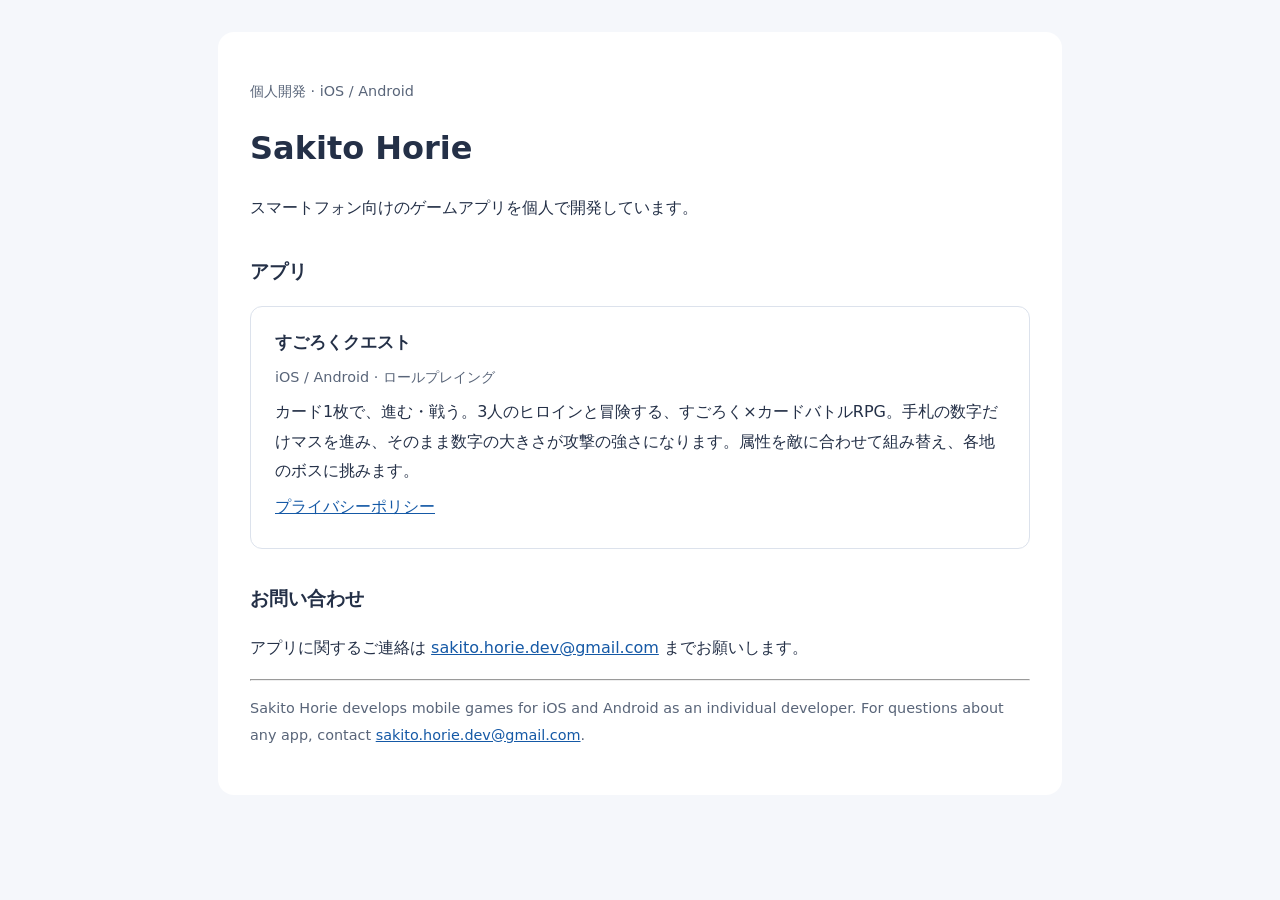
==== index.html @ 8f5b11e1 "feat: 開発者サイトとapp-ads.txtを公開する" ====
<!doctype html>
<html lang="ja">
<head>
  <meta charset="utf-8">
  <meta name="viewport" content="width=device-width, initial-scale=1">
  <meta name="description" content="Sakito Horie が開発するiOS・Androidアプリの一覧。すごろくクエストの紹介、プライバシーポリシー、お問い合わせ先。">
  <title>Sakito Horie</title>
  <style>
    :root { color-scheme: light; font-family: system-ui, -apple-system, "Noto Sans JP", sans-serif; color: #243047; background: #f5f7fb; }
    body { margin: 0; line-height: 1.85; }
    main { max-width: 780px; margin: 32px auto; padding: 32px; background: white; border-radius: 16px; }
    h1 { font-size: clamp(1.5rem, 5vw, 2rem); line-height: 1.4; }
    h2 { margin-top: 2rem; font-size: 1.2rem; }
    a { color: #1559a6; overflow-wrap: anywhere; }
    .meta { color: #596579; font-size: .9rem; }
    li { margin: .4rem 0; }
    .app { margin-top: 1rem; padding: 20px 24px; border: 1px solid #dce2ec; border-radius: 12px; }
    .app h3 { margin: 0 0 .2rem; font-size: 1.05rem; }
    .app p { margin: .4rem 0; }
    @media (max-width: 600px) { main { margin: 0; padding: 24px 20px; border-radius: 0; } }
  </style>
</head>
<body>
<main>
  <p class="meta">個人開発 · iOS / Android</p>
  <h1>Sakito Horie</h1>
  <p>スマートフォン向けのゲームアプリを個人で開発しています。</p>

  <h2>アプリ</h2>
  <div class="app">
    <h3>すごろくクエスト</h3>
    <p class="meta">iOS / Android · ロールプレイング</p>
    <p>カード1枚で、進む・戦う。3人のヒロインと冒険する、すごろく×カードバトルRPG。手札の数字だけマスを進み、そのまま数字の大きさが攻撃の強さになります。属性を敵に合わせて組み替え、各地のボスに挑みます。</p>
    <p><a href="https://sakito1187.github.io/sugoroku-quest-privacy/">プライバシーポリシー</a></p>
  </div>

  <h2>お問い合わせ</h2>
  <p>アプリに関するご連絡は <a href="mailto:sakito.horie.dev@gmail.com">sakito.horie.dev@gmail.com</a> までお願いします。</p>

  <hr>

  <p class="meta" lang="en">Sakito Horie develops mobile games for iOS and Android as an individual developer.
  For questions about any app, contact <a href="mailto:sakito.horie.dev@gmail.com">sakito.horie.dev@gmail.com</a>.</p>
</main>
</body>
</html>
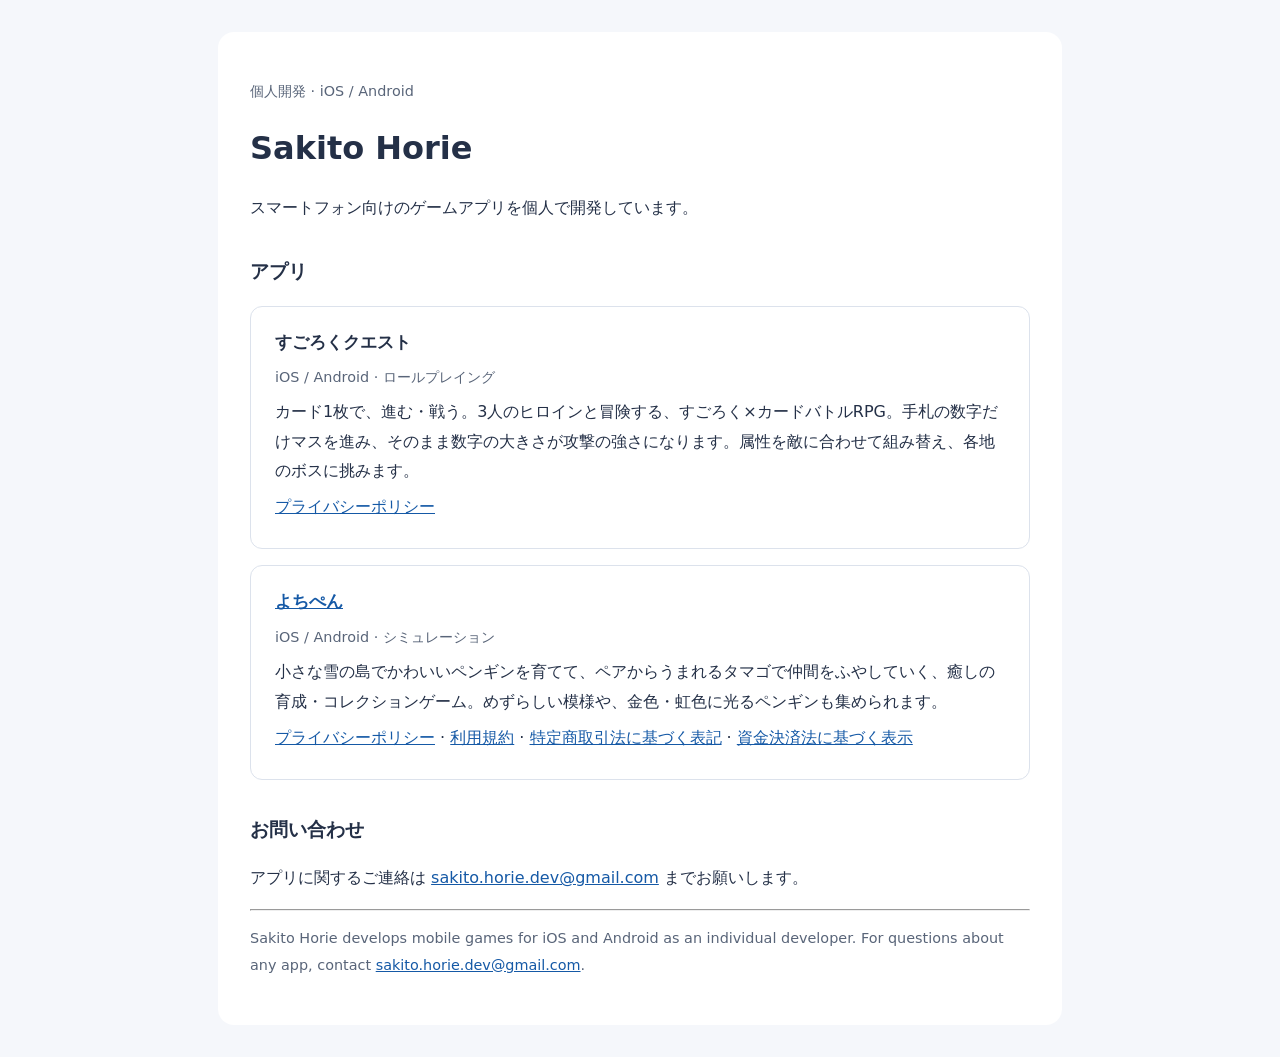
==== commit 471909ff: "feat: よちぺんのページと、プライバシーポリシー・利用規約・特定商取引法・資金決済法のページを足す Claude-Session: https://claude.ai/code/session_0" ====
--- a/index.html
+++ b/index.html
@@ -3,7 +3,7 @@
 <head>
   <meta charset="utf-8">
   <meta name="viewport" content="width=device-width, initial-scale=1">
-  <meta name="description" content="Sakito Horie が開発するiOS・Androidアプリの一覧。すごろくクエストの紹介、プライバシーポリシー、お問い合わせ先。">
+  <meta name="description" content="Sakito Horie が開発するiOS・Androidアプリの一覧。すごろくクエスト・よちぺんの紹介、プライバシーポリシー、お問い合わせ先。">
   <title>Sakito Horie</title>
   <style>
     :root { color-scheme: light; font-family: system-ui, -apple-system, "Noto Sans JP", sans-serif; color: #243047; background: #f5f7fb; }
@@ -33,6 +33,12 @@
     <p>カード1枚で、進む・戦う。3人のヒロインと冒険する、すごろく×カードバトルRPG。手札の数字だけマスを進み、そのまま数字の大きさが攻撃の強さになります。属性を敵に合わせて組み替え、各地のボスに挑みます。</p>
     <p><a href="https://sakito1187.github.io/sugoroku-quest-privacy/">プライバシーポリシー</a></p>
   </div>
+  <div class="app">
+    <h3><a href="yochipen/">よちぺん</a></h3>
+    <p class="meta">iOS / Android · シミュレーション</p>
+    <p>小さな雪の島でかわいいペンギンを育てて、ペアからうまれるタマゴで仲間をふやしていく、癒しの育成・コレクションゲーム。めずらしい模様や、金色・虹色に光るペンギンも集められます。</p>
+    <p><a href="yochipen/privacy/">プライバシーポリシー</a> · <a href="yochipen/terms/">利用規約</a> · <a href="yochipen/tokushoho/">特定商取引法に基づく表記</a> · <a href="yochipen/shikin/">資金決済法に基づく表示</a></p>
+  </div>
 
   <h2>お問い合わせ</h2>
   <p>アプリに関するご連絡は <a href="mailto:sakito.horie.dev@gmail.com">sakito.horie.dev@gmail.com</a> までお願いします。</p>
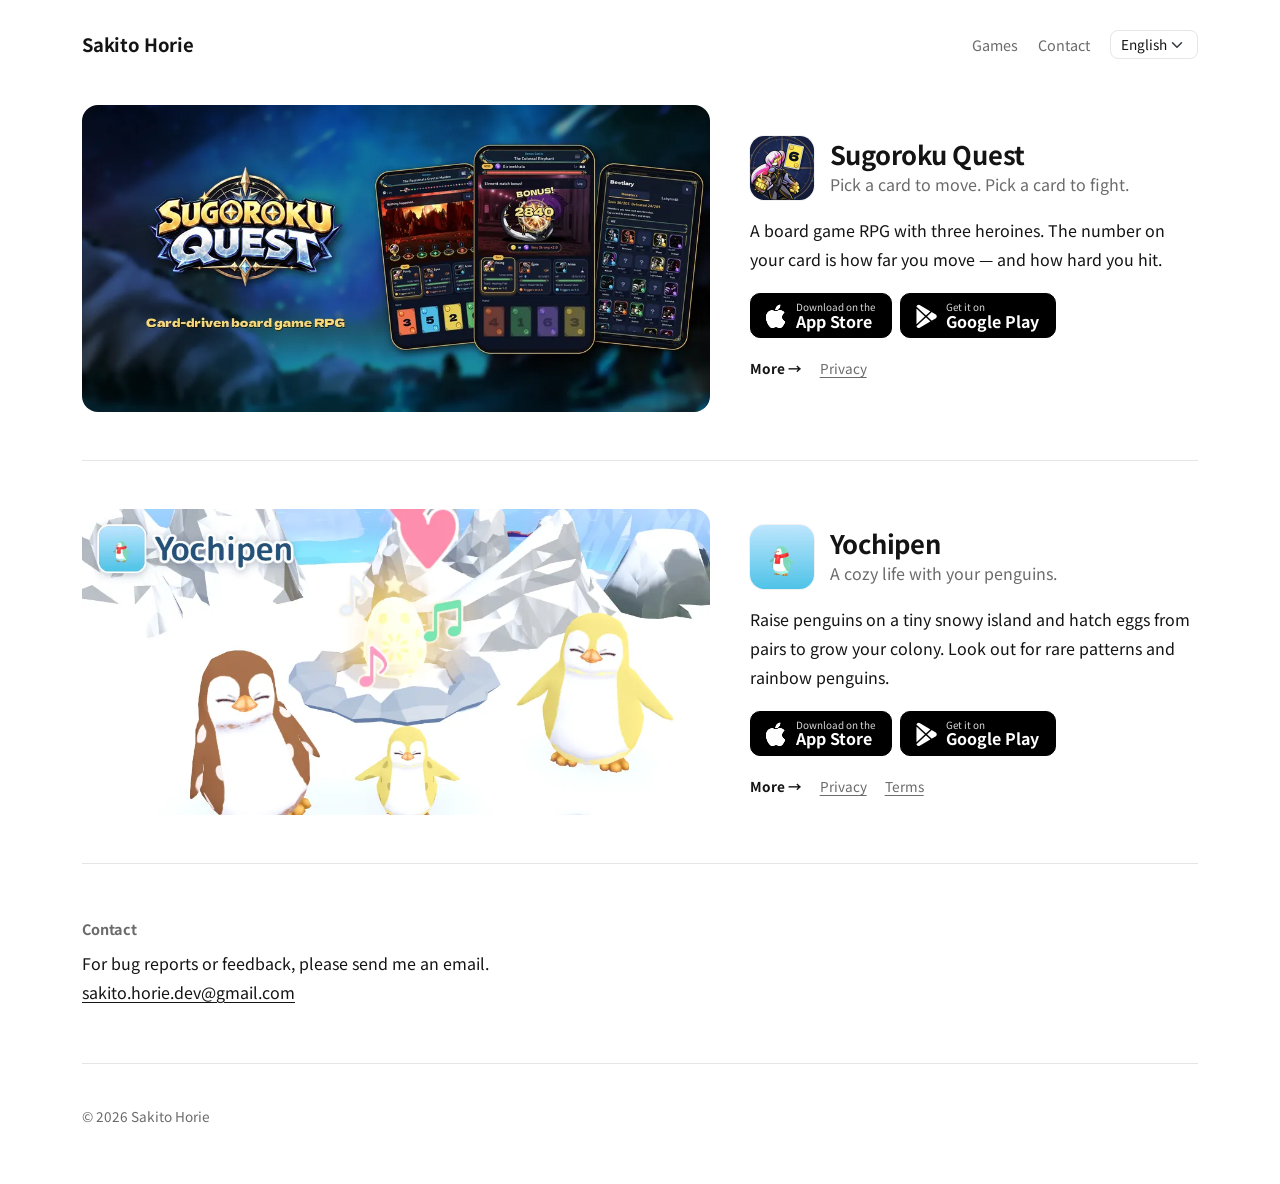
==== commit 1d0edb90: "feat: ホームページを、出しているゲームのストアや規約へつなぐページに作り直す - トップに、ゲームごとのキーアート・アイコン・キャッチ・ストアのボタン・規約のリンクを並べる - すごろくクエスト" ====
--- a/index.html
+++ b/index.html
@@ -1,52 +1,114 @@
 <!doctype html>
-<html lang="ja">
+<html lang="ja" data-title-en="Sakito Horie — Games">
 <head>
   <meta charset="utf-8">
   <meta name="viewport" content="width=device-width, initial-scale=1">
-  <meta name="description" content="Sakito Horie が開発するiOS・Androidアプリの一覧。すごろくクエスト・よちぺんの紹介、プライバシーポリシー、お問い合わせ先。">
-  <title>Sakito Horie</title>
-  <style>
-    :root { color-scheme: light; font-family: system-ui, -apple-system, "Noto Sans JP", sans-serif; color: #243047; background: #f5f7fb; }
-    body { margin: 0; line-height: 1.85; }
-    main { max-width: 780px; margin: 32px auto; padding: 32px; background: white; border-radius: 16px; }
-    h1 { font-size: clamp(1.5rem, 5vw, 2rem); line-height: 1.4; }
-    h2 { margin-top: 2rem; font-size: 1.2rem; }
-    a { color: #1559a6; overflow-wrap: anywhere; }
-    .meta { color: #596579; font-size: .9rem; }
-    li { margin: .4rem 0; }
-    .app { margin-top: 1rem; padding: 20px 24px; border: 1px solid #dce2ec; border-radius: 12px; }
-    .app h3 { margin: 0 0 .2rem; font-size: 1.05rem; }
-    .app p { margin: .4rem 0; }
-    @media (max-width: 600px) { main { margin: 0; padding: 24px 20px; border-radius: 0; } }
-  </style>
+  <title>Sakito Horie — ゲーム</title>
+  <meta name="description" content="すきま時間に遊べて、ずっと続けたくなるゲームを、個人で開発しています。すごろくクエスト、よちぺん（iPhone・Android）。">
+  <meta property="og:type" content="website">
+  <meta property="og:title" content="Sakito Horie — ゲーム">
+  <meta property="og:description" content="すきま時間に遊べて、ずっと続けたくなるゲームを、個人で開発しています。すごろくクエスト、よちぺん。">
+  <meta property="og:url" content="https://sakito1187.github.io/">
+  <meta property="og:image" content="https://sakito1187.github.io/assets/apps/sugoroku-quest/og.jpg">
+  <meta name="twitter:card" content="summary_large_image">
+  <link rel="canonical" href="https://sakito1187.github.io/">
+  <link rel="icon" href="assets/favicon.svg" type="image/svg+xml">
+  <link rel="preconnect" href="https://fonts.googleapis.com">
+  <link rel="preconnect" href="https://fonts.gstatic.com" crossorigin>
+  <link rel="stylesheet" href="https://fonts.googleapis.com/css2?family=Noto+Sans+JP:wght@400;700&display=swap">
+  <link rel="stylesheet" href="https://cdn.jsdelivr.net/npm/bootstrap@5.3.3/dist/css/bootstrap.min.css" integrity="sha384-QWTKZyjpPEjISv5WaRU9OFeRpok6YctnYmDr5pNlyT2bRjXh0JMhjY6hW+ALEwIH" crossorigin="anonymous">
+  <link rel="stylesheet" href="https://cdn.jsdelivr.net/npm/bootstrap-icons@1.11.3/font/bootstrap-icons.min.css" integrity="sha384-XGjxtQfXaH2tnPFa9x+ruJTuLE3Aa6LhHSWRr1XeTyhezb4abCG4ccI5AkVDxqC+" crossorigin="anonymous">
+  <link rel="stylesheet" href="assets/site.css">
+  <script src="assets/site.js"></script>
 </head>
 <body>
-<main>
-  <p class="meta">個人開発 · iOS / Android</p>
-  <h1>Sakito Horie</h1>
-  <p>スマートフォン向けのゲームアプリを個人で開発しています。</p>
+<!--
+  ゲームを足すときは <article class="game"> をひとつ複製して、画像・説明・ストアのリンクを書きかえる（新しいものを上に）
+  画像は assets/apps/<アプリ>/<ja|en>/ に置き、data-i18n-src の {lang} で言語ごとに切りかえる
+  ストアのリンクは、ホームページから来た数を見られるように App Store は ct=website、Google Play は utm_source=website をつける
+-->
+<div class="container">
+  <header class="topbar">
+    <a class="wordmark" href="./">Sakito Horie</a>
+    <nav>
+      <a class="hide-sm" href="#games"><span data-lang="ja">ゲーム</span><span data-lang="en">Games</span></a>
+      <a class="hide-sm" href="#contact"><span data-lang="ja">お問い合わせ</span><span data-lang="en">Contact</span></a>
+      <select class="form-select lang-select" aria-label="言語 / Language">
+        <option value="ja">日本語</option>
+        <option value="en">English</option>
+      </select>
+    </nav>
+  </header>
 
-  <h2>アプリ</h2>
-  <div class="app">
-    <h3>すごろくクエスト</h3>
-    <p class="meta">iOS / Android · ロールプレイング</p>
-    <p>カード1枚で、進む・戦う。3人のヒロインと冒険する、すごろく×カードバトルRPG。手札の数字だけマスを進み、そのまま数字の大きさが攻撃の強さになります。属性を敵に合わせて組み替え、各地のボスに挑みます。</p>
-    <p><a href="https://sakito1187.github.io/sugoroku-quest-privacy/">プライバシーポリシー</a></p>
-  </div>
-  <div class="app">
-    <h3><a href="yochipen/">よちぺん</a></h3>
-    <p class="meta">iOS / Android · シミュレーション</p>
-    <p>小さな雪の島でかわいいペンギンを育てて、ペアからうまれるタマゴで仲間をふやしていく、癒しの育成・コレクションゲーム。めずらしい模様や、金色・虹色に光るペンギンも集められます。</p>
-    <p><a href="yochipen/privacy/">プライバシーポリシー</a> · <a href="yochipen/terms/">利用規約</a> · <a href="yochipen/tokushoho/">特定商取引法に基づく表記</a> · <a href="yochipen/shikin/">資金決済法に基づく表示</a></p>
-  </div>
+  <main>
+    <section id="games" aria-label="ゲーム / Games">
 
-  <h2>お問い合わせ</h2>
-  <p>アプリに関するご連絡は <a href="mailto:sakito.horie.dev@gmail.com">sakito.horie.dev@gmail.com</a> までお願いします。</p>
+      <article class="game">
+        <a class="game-art" href="sugoroku-quest/"><img src="assets/apps/sugoroku-quest/ja/feature.webp" data-i18n-src="assets/apps/sugoroku-quest/{lang}/feature.webp" width="1024" height="500" alt="すごろくクエスト / Sugoroku Quest"></a>
+        <div>
+          <div class="title-row">
+            <img class="app-icon" src="assets/icons/sugoroku-quest.webp" width="64" height="64" alt="">
+            <div>
+              <h2><a href="sugoroku-quest/"><span data-lang="ja">すごろくクエスト</span><span data-lang="en">Sugoroku Quest</span></a></h2>
+              <p class="tagline"><span data-lang="ja">カード1枚で、進む・戦う。</span><span data-lang="en">Pick a card to move. Pick a card to fight.</span></p>
+            </div>
+          </div>
+          <p class="blurb">
+            <span data-lang="ja">3人のヒロインと冒険する、すごろく×カードバトルRPG。手札の数字だけマスを進み、そのまま数字の大きさが攻撃の強さになります。</span>
+            <span data-lang="en">A board game RPG with three heroines. The number on your card is how far you move — and how hard you hit.</span>
+          </p>
+          <div class="stores">
+            <a class="btn-store" href="https://apps.apple.com/app/apple-store/id6820609334?pt=121505058&amp;ct=website&amp;mt=8"><i class="bi bi-apple"></i><div><small>Download on the</small><span>App Store</span></div></a>
+            <a class="btn-store" href="https://play.google.com/store/apps/details?id=com.sakitohorie.sugorokuquest&amp;referrer=utm_source%3Dwebsite%26utm_medium%3Dwebsite%26utm_campaign%3Dwebsite"><i class="bi bi-google-play"></i><div><small>Get it on</small><span>Google Play</span></div></a>
+          </div>
+          <ul class="links">
+            <li><a class="more" href="sugoroku-quest/"><span data-lang="ja">詳しく見る</span><span data-lang="en">More</span> →</a></li>
+            <li><a href="https://sakito1187.github.io/sugoroku-quest-privacy/"><span data-lang="ja">プライバシーポリシー</span><span data-lang="en">Privacy</span></a></li>
+          </ul>
+        </div>
+      </article>
 
-  <hr>
+      <article class="game">
+        <a class="game-art" href="yochipen/"><img src="assets/apps/yochipen/ja/feature.webp" data-i18n-src="assets/apps/yochipen/{lang}/feature.webp" width="1024" height="500" alt="よちぺん / Yochipen"></a>
+        <div>
+          <div class="title-row">
+            <img class="app-icon" src="assets/icons/yochipen.webp" width="64" height="64" alt="">
+            <div>
+              <h2><a href="yochipen/"><span data-lang="ja">よちぺん</span><span data-lang="en">Yochipen</span></a></h2>
+              <p class="tagline"><span data-lang="ja">ペンギンたちと、のんびり暮らそう。</span><span data-lang="en">A cozy life with your penguins.</span></p>
+            </div>
+          </div>
+          <p class="blurb">
+            <span data-lang="ja">小さな雪の島でペンギンを育てて、ペアからうまれるタマゴで仲間をふやす育成ゲーム。めずらしい模様や、にじいろの子も。</span>
+            <span data-lang="en">Raise penguins on a tiny snowy island and hatch eggs from pairs to grow your colony. Look out for rare patterns and rainbow penguins.</span>
+          </p>
+          <div class="stores">
+            <a class="btn-store" href="https://apps.apple.com/app/apple-store/id6830233883?pt=121505058&amp;ct=website&amp;mt=8"><i class="bi bi-apple"></i><div><small>Download on the</small><span>App Store</span></div></a>
+            <a class="btn-store" href="https://play.google.com/store/apps/details?id=com.sakitohorie.yochipen&amp;referrer=utm_source%3Dwebsite%26utm_medium%3Dwebsite%26utm_campaign%3Dwebsite"><i class="bi bi-google-play"></i><div><small>Get it on</small><span>Google Play</span></div></a>
+          </div>
+          <ul class="links">
+            <li><a class="more" href="yochipen/"><span data-lang="ja">詳しく見る</span><span data-lang="en">More</span> →</a></li>
+            <li><a href="yochipen/privacy/" data-i18n-href="yochipen/privacy/#{lang}"><span data-lang="ja">プライバシーポリシー</span><span data-lang="en">Privacy</span></a></li>
+            <li><a href="yochipen/terms/" data-i18n-href="yochipen/terms/#{lang}"><span data-lang="ja">利用規約</span><span data-lang="en">Terms</span></a></li>
+            <li data-lang="ja"><a href="yochipen/tokushoho/">特定商取引法に基づく表記</a></li>
+            <li data-lang="ja"><a href="yochipen/shikin/">資金決済法に基づく表示</a></li>
+          </ul>
+        </div>
+      </article>
 
-  <p class="meta" lang="en">Sakito Horie develops mobile games for iOS and Android as an individual developer.
-  For questions about any app, contact <a href="mailto:sakito.horie.dev@gmail.com">sakito.horie.dev@gmail.com</a>.</p>
-</main>
+    </section>
+
+    <section class="block" id="contact">
+      <h2><span data-lang="ja">お問い合わせ</span><span data-lang="en">Contact</span></h2>
+      <p>
+        <span data-lang="ja">不具合のご報告やご意見は、メールでお願いします。</span>
+        <span data-lang="en">For bug reports or feedback, please send me an email.</span>
+        <br><a href="mailto:sakito.horie.dev@gmail.com">sakito.horie.dev@gmail.com</a>
+      </p>
+    </section>
+  </main>
+
+  <footer class="site-footer">© 2026 Sakito Horie</footer>
+</div>
 </body>
 </html>
--- a/assets/site.css
+++ b/assets/site.css
@@ -0,0 +1,116 @@
+/*
+  トップとアプリのページの見た目（Bootstrap 5.3 の上に重ねる）。規約のページは各ページの中のスタイルのまま
+  サイトは無彩色で飾らず、色はゲームの絵だけに持たせる
+*/
+
+/* 今の言語でないほうの文を隠す（assets/site.js が html の lang を切り替える） */
+html[lang="ja"] [data-lang="en"],
+html[lang="en"] [data-lang="ja"] { display: none !important; }
+
+:root, [data-bs-theme="light"] {
+  --bs-body-bg: #ffffff;
+  --bs-body-color: #141414;
+  --bs-secondary-color: #6b6b6b;
+  --bs-border-color: #e6e6e6;
+  --bs-link-color-rgb: 20, 20, 20;
+  --bs-link-hover-color-rgb: 20, 20, 20;
+  --soft: #f4f4f2;
+  --bs-font-sans-serif: "Noto Sans JP", system-ui, -apple-system, "Hiragino Sans", sans-serif;
+}
+[data-bs-theme="dark"] {
+  --bs-body-bg: #0e0e0f;
+  --bs-body-color: #ededed;
+  --bs-secondary-color: #9a9a9a;
+  --bs-border-color: #262628;
+  --bs-link-color-rgb: 237, 237, 237;
+  --bs-link-hover-color-rgb: 237, 237, 237;
+  --soft: #18181a;
+}
+
+body { line-height: 1.8; -webkit-font-smoothing: antialiased; }
+h1, h2, h3 { font-weight: 700; letter-spacing: -.01em; }
+img, video { max-width: 100%; height: auto; }
+a { text-underline-offset: .2em; }
+.muted { color: var(--bs-secondary-color); }
+
+/* ヘッダー */
+.topbar { display: flex; align-items: center; justify-content: space-between; gap: 16px; padding-top: 28px; padding-bottom: 28px; }
+.wordmark { font-size: 1.15rem; font-weight: 700; letter-spacing: -.01em; text-decoration: none; color: inherit; }
+.topbar nav { display: flex; align-items: center; gap: 20px; font-size: .9rem; }
+.topbar nav a { text-decoration: none; color: var(--bs-secondary-color); }
+.topbar nav a:hover { color: var(--bs-body-color); }
+.lang-select { width: auto; font-size: .85rem; padding: .2rem 1.9rem .2rem .6rem; border-radius: 8px; background-color: transparent; }
+
+/* トップ（ヘッダーのすぐ下からゲームを並べる） */
+#games .game:first-child { border-top: 0; padding-top: 16px; }
+
+.game { display: grid; grid-template-columns: minmax(0, 7fr) minmax(0, 5fr); gap: 40px; align-items: center; padding: 48px 0; border-top: 1px solid var(--bs-border-color); }
+.game-art { display: block; border-radius: 16px; overflow: hidden; background: var(--soft); }
+.game-art img { display: block; width: 100%; aspect-ratio: 1024 / 500; object-fit: cover; transition: transform .4s ease; }
+.game-art:hover img { transform: scale(1.02); }
+.title-row { display: flex; align-items: center; gap: 16px; margin-bottom: 16px; }
+.app-icon { flex: none; border-radius: 22.5%; box-shadow: 0 0 0 1px rgba(0, 0, 0, .06); }
+.game .app-icon { width: 64px; height: 64px; }
+.game h2 { font-size: 1.6rem; margin: 0; line-height: 1.3; }
+.game h2 a { color: inherit; text-decoration: none; }
+.tagline { margin: 0; color: var(--bs-secondary-color); }
+.blurb { margin: 0 0 20px; }
+
+.stores { display: flex; flex-wrap: wrap; gap: 8px; }
+.btn-store {
+  display: inline-flex; align-items: center; gap: .55rem; padding: .45rem 1rem .45rem .85rem; border-radius: 10px;
+  background: #000; color: #fff; border: 1px solid #000; text-align: left; line-height: 1.1; white-space: nowrap; text-decoration: none;
+}
+.btn-store:hover { background: #262626; color: #fff; }
+.btn-store i { font-size: 1.45rem; }
+.btn-store small { display: block; font-size: .62rem; opacity: .85; }
+.btn-store span { display: block; font-size: 1rem; font-weight: 700; }
+[data-bs-theme="dark"] .btn-store { background: #fff; color: #000; border-color: #fff; }
+[data-bs-theme="dark"] .btn-store:hover { background: #e2e2e2; color: #000; }
+
+.links { list-style: none; padding: 0; margin: 18px 0 0; display: flex; flex-wrap: wrap; gap: 4px 18px; font-size: .85rem; }
+.links a { color: var(--bs-secondary-color); }
+.links a:hover { color: var(--bs-body-color); }
+.links .more { color: var(--bs-body-color); font-weight: 700; text-decoration: none; }
+
+.block { padding: 56px 0; border-top: 1px solid var(--bs-border-color); }
+.block h2 { font-size: .9rem; margin-bottom: 12px; color: var(--bs-secondary-color); }
+.block p { margin: 0; }
+
+.site-footer { padding: 40px 0 56px; border-top: 1px solid var(--bs-border-color); color: var(--bs-secondary-color); font-size: .85rem; }
+.site-footer a { color: inherit; }
+
+/* アプリのページ */
+.back { display: inline-block; margin: 8px 0 24px; font-size: .9rem; color: var(--bs-secondary-color); text-decoration: none; }
+.back:hover { color: var(--bs-body-color); }
+.app-head { display: flex; flex-wrap: wrap; align-items: center; justify-content: space-between; gap: 24px; margin-bottom: 32px; }
+.app-head .title-row { margin: 0; }
+.app-head .app-icon { width: 88px; height: 88px; }
+.app-head h1 { font-size: clamp(1.8rem, 5vw, 2.5rem); margin: 0; line-height: 1.25; }
+.pv, .hero-art { display: block; width: 100%; aspect-ratio: 16 / 9; border-radius: 16px; background: #000; }
+.hero-art { aspect-ratio: 1024 / 500; object-fit: cover; }
+.lead-text { font-size: 1.15rem; max-width: 40em; margin: 40px 0 0; }
+
+.section-label { font-size: .9rem; margin: 0 0 24px; color: var(--bs-secondary-color); }
+.shots { display: flex; gap: 12px; overflow-x: auto; scroll-snap-type: x mandatory; padding-bottom: 12px; }
+.shots img { flex: none; width: 200px; aspect-ratio: 420 / 913; object-fit: cover; border-radius: 14px; scroll-snap-align: start; background: var(--soft); }
+
+.features { display: grid; grid-template-columns: repeat(auto-fill, minmax(260px, 1fr)); gap: 28px 40px; }
+.features h3 { font-size: 1rem; margin: 0 0 4px; }
+.features p { margin: 0; color: var(--bs-secondary-color); font-size: .95rem; }
+
+.plain-list { list-style: none; padding: 0; margin: 0; }
+.plain-list li { padding: 10px 0; border-bottom: 1px solid var(--bs-border-color); }
+.plain-list li:first-child { border-top: 1px solid var(--bs-border-color); }
+
+@media (max-width: 767.98px) {
+  .topbar { padding-top: 18px; padding-bottom: 18px; }
+  .topbar nav .hide-sm { display: none; }
+  .game { grid-template-columns: 1fr; gap: 20px; padding: 32px 0; }
+  .game .app-icon { width: 56px; height: 56px; }
+  .game h2 { font-size: 1.35rem; }
+  .btn-store { flex: 1 1 auto; justify-content: center; }
+  .app-head .app-icon { width: 72px; height: 72px; }
+  .shots img { width: 160px; }
+  .block { padding: 40px 0; }
+}
